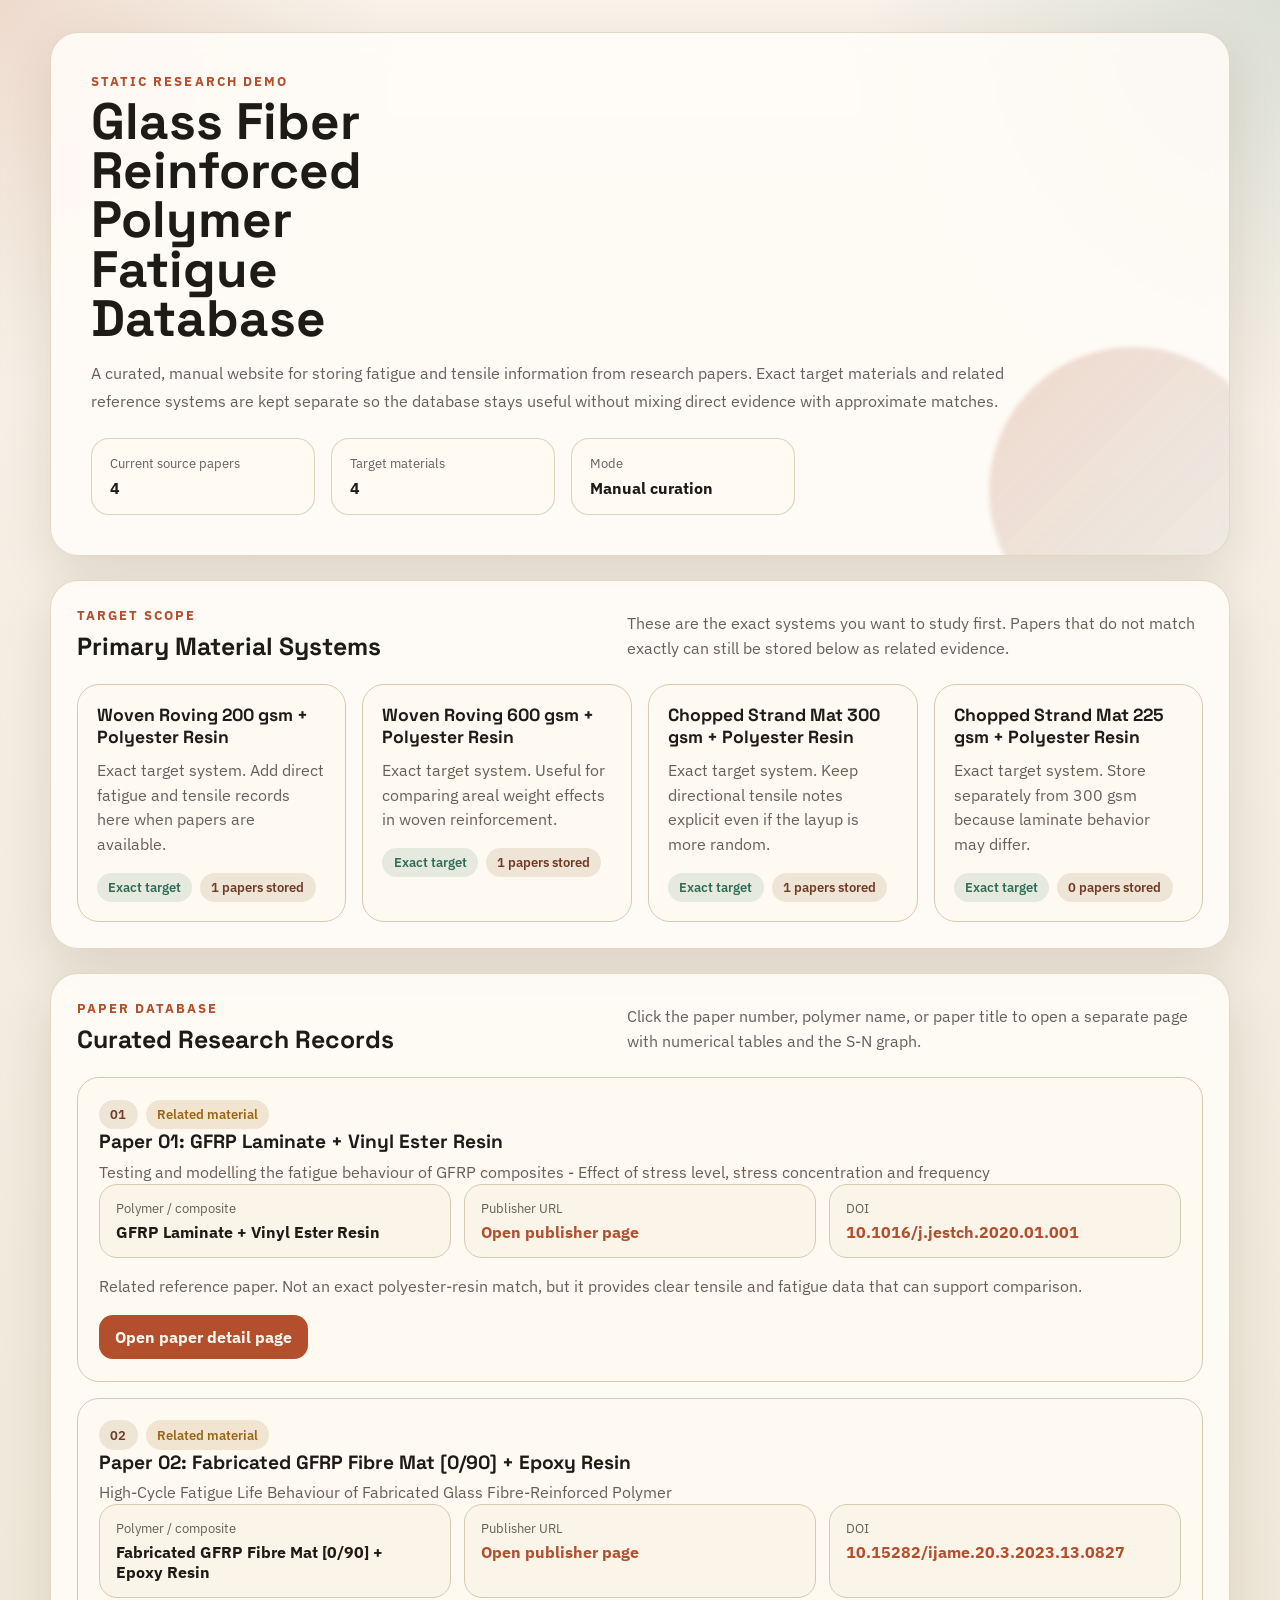
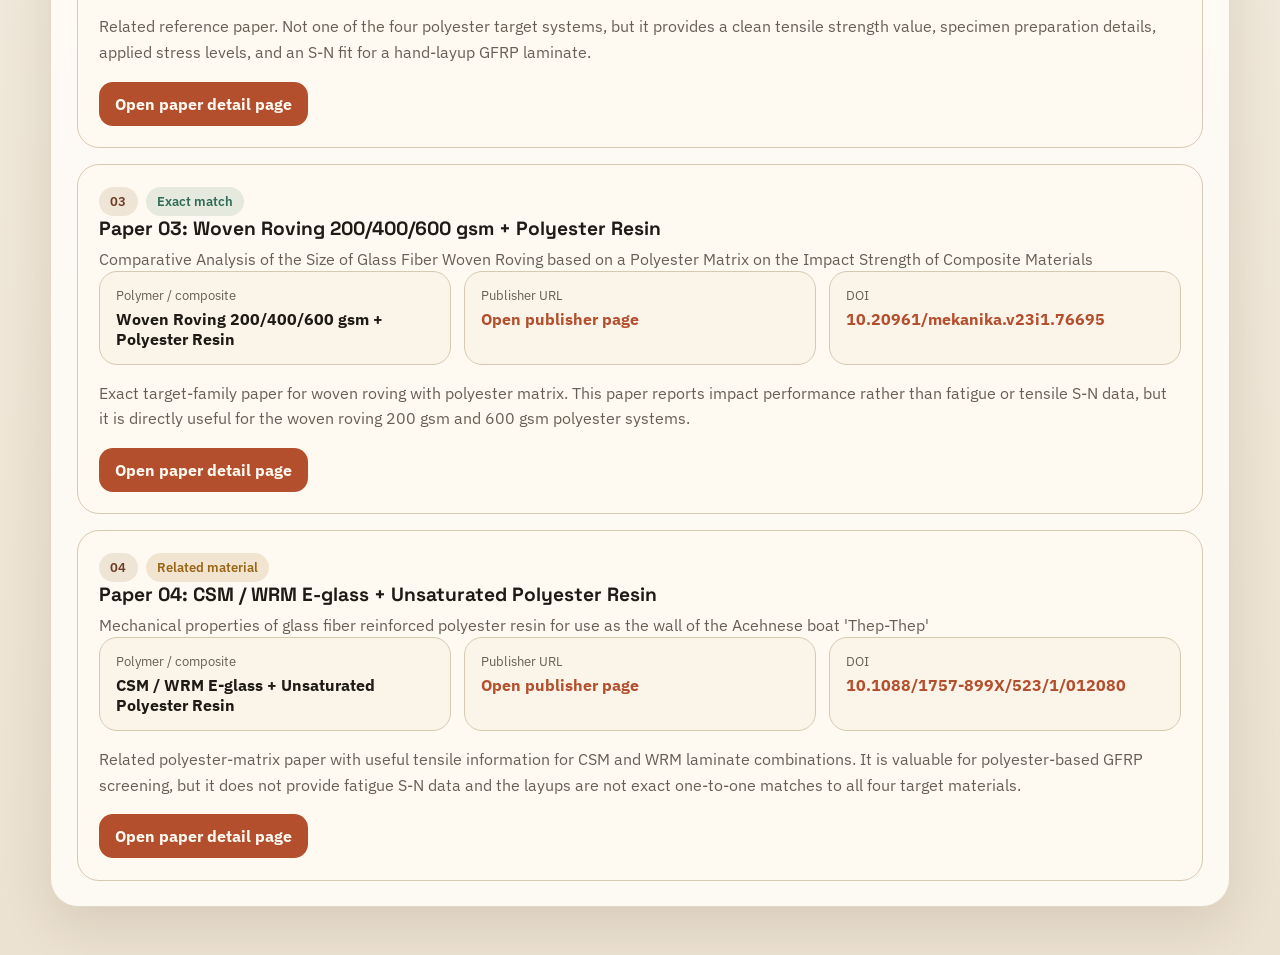
==== index.html @ 7c9c7519 "Initial site publish" ====
<!DOCTYPE html>
<html lang="en">
<head>
  <meta charset="UTF-8">
  <meta name="viewport" content="width=device-width, initial-scale=1.0">
  <title>Polymer Fatigue Materials Database</title>
  <link rel="preconnect" href="https://fonts.googleapis.com">
  <link rel="preconnect" href="https://fonts.gstatic.com" crossorigin>
  <link href="https://fonts.googleapis.com/css2?family=Space+Grotesk:wght@400;500;700&family=IBM+Plex+Sans:wght@400;500;600&display=swap" rel="stylesheet">
  <link rel="stylesheet" href="styles.css">
</head>
<body>
  <div class="page-shell">
    <header class="hero">
      <p class="eyebrow">Static Research Demo</p>
      <h1>Glass Fiber Reinforced Polymer Fatigue Database</h1>
      <p class="hero-copy">
        A curated, manual website for storing fatigue and tensile information from research papers.
        Exact target materials and related reference systems are kept separate so the database stays useful
        without mixing direct evidence with approximate matches.
      </p>
      <div class="hero-meta">
        <div>
          <span class="meta-label">Current source papers</span>
          <strong id="paper-count">0</strong>
        </div>
        <div>
          <span class="meta-label">Target materials</span>
          <strong>4</strong>
        </div>
        <div>
          <span class="meta-label">Mode</span>
          <strong>Manual curation</strong>
        </div>
      </div>
    </header>

    <main>
      <section class="panel">
        <div class="section-head">
          <div>
            <p class="eyebrow">Target Scope</p>
            <h2>Primary Material Systems</h2>
          </div>
          <p class="section-note">
            These are the exact systems you want to study first. Papers that do not match exactly can still be stored below as related evidence.
          </p>
        </div>
        <div id="target-grid" class="target-grid"></div>
      </section>

      <section class="panel">
        <div class="section-head">
          <div>
            <p class="eyebrow">Paper Database</p>
            <h2>Curated Research Records</h2>
          </div>
          <p class="section-note">
            Click the paper number, polymer name, or paper title to open a separate page with numerical tables and the S-N graph.
          </p>
        </div>
        <div id="record-list" class="record-list"></div>
      </section>
    </main>
  </div>

  <script src="data.js"></script>
  <script src="app.js"></script>
</body>
</html>
---- styles.css ----
:root {
  --bg: #f4efe6;
  --surface: rgba(255, 252, 247, 0.88);
  --surface-strong: #fffaf1;
  --line: #d6c9b2;
  --text: #1e1b16;
  --muted: #665f55;
  --accent: #b44f2e;
  --accent-soft: #f0c7a6;
  --green: #2f6b57;
  --amber: #996515;
  --shadow: 0 18px 50px rgba(67, 45, 18, 0.12);
}

* {
  box-sizing: border-box;
}

body {
  margin: 0;
  font-family: "IBM Plex Sans", sans-serif;
  color: var(--text);
  background:
    radial-gradient(circle at top left, rgba(180, 79, 46, 0.14), transparent 24rem),
    radial-gradient(circle at top right, rgba(47, 107, 87, 0.14), transparent 26rem),
    linear-gradient(180deg, #f8f2e9, #f2ebdf 40%, #ece2d1);
}

.page-shell {
  width: min(1180px, calc(100% - 2rem));
  margin: 0 auto;
  padding: 2rem 0 3rem;
}

.hero,
.panel {
  background: var(--surface);
  border: 1px solid rgba(214, 201, 178, 0.7);
  border-radius: 28px;
  box-shadow: var(--shadow);
  backdrop-filter: blur(8px);
}

.hero {
  padding: 2.5rem;
  position: relative;
  overflow: hidden;
}

.hero::after {
  content: "";
  position: absolute;
  inset: auto -3rem -5rem auto;
  width: 18rem;
  height: 18rem;
  border-radius: 50%;
  background: linear-gradient(135deg, rgba(180, 79, 46, 0.2), rgba(47, 107, 87, 0.08));
  filter: blur(2px);
}

.eyebrow {
  margin: 0 0 0.45rem;
  font-size: 0.8rem;
  letter-spacing: 0.16em;
  text-transform: uppercase;
  color: var(--accent);
  font-weight: 700;
}

h1,
h2,
h3 {
  font-family: "Space Grotesk", sans-serif;
  margin: 0;
}

h1 {
  font-size: clamp(2rem, 4vw, 4rem);
  line-height: 0.96;
  max-width: 12ch;
}

.hero-copy,
.section-note,
.record-summary,
.detail-list,
.property-group p,
.workflow p {
  color: var(--muted);
}

.hero-copy {
  max-width: 60rem;
  font-size: 1.02rem;
  line-height: 1.7;
  margin: 1rem 0 1.5rem;
}

.hero-meta {
  display: grid;
  grid-template-columns: repeat(auto-fit, minmax(160px, 1fr));
  gap: 1rem;
  max-width: 44rem;
}

.hero-meta div {
  padding: 1rem 1.1rem;
  border-radius: 18px;
  background: rgba(255, 250, 241, 0.84);
  border: 1px solid rgba(214, 201, 178, 0.8);
}

.meta-label {
  display: block;
  font-size: 0.82rem;
  color: var(--muted);
  margin-bottom: 0.35rem;
}

main {
  margin-top: 1.5rem;
  display: grid;
  gap: 1.5rem;
}

.panel {
  padding: 1.6rem;
}

.section-head {
  display: flex;
  justify-content: space-between;
  align-items: end;
  gap: 1rem;
  margin-bottom: 1.4rem;
}

.section-head h2 {
  font-size: 1.55rem;
}

.section-note {
  max-width: 36rem;
  margin: 0;
  line-height: 1.6;
}

.target-grid {
  display: grid;
  grid-template-columns: repeat(auto-fit, minmax(220px, 1fr));
  gap: 1rem;
}

.target-card,
.record-card,
.workflow article {
  border: 1px solid var(--line);
  border-radius: 22px;
  background: var(--surface-strong);
}

.target-card {
  padding: 1.2rem;
}

.target-card h3 {
  font-size: 1.1rem;
  margin-bottom: 0.6rem;
}

.target-card p {
  margin: 0 0 1rem;
  color: var(--muted);
  line-height: 1.55;
}

.tag-row {
  display: flex;
  flex-wrap: wrap;
  gap: 0.5rem;
}

.tag {
  display: inline-flex;
  align-items: center;
  padding: 0.38rem 0.7rem;
  border-radius: 999px;
  font-size: 0.82rem;
  font-weight: 600;
  background: #efe5d7;
  color: #6e3b24;
}

.tag-link {
  text-decoration: none;
}

.tag-link:hover {
  text-decoration: underline;
}

.tag.exact {
  background: rgba(47, 107, 87, 0.12);
  color: var(--green);
}

.tag.related {
  background: rgba(153, 101, 21, 0.14);
  color: var(--amber);
}

.record-list {
  display: grid;
  gap: 1rem;
}

.record-card {
  padding: 1.35rem;
}

.record-top {
  display: flex;
  justify-content: space-between;
  gap: 1rem;
  align-items: start;
}

.record-top h3 {
  font-size: 1.2rem;
  margin-bottom: 0.35rem;
}

.record-summary {
  margin: 0.4rem 0 1rem;
  line-height: 1.6;
}

.record-heading {
  width: 100%;
}

.record-subtitle {
  margin: 0.2rem 0 0;
  font-size: 1rem;
  color: var(--muted);
  line-height: 1.5;
}

.record-link {
  color: var(--text);
  text-decoration: none;
}

.record-link:hover {
  text-decoration: underline;
}

.record-link.subtle {
  color: var(--muted);
}

.paper-meta-grid {
  display: grid;
  grid-template-columns: repeat(auto-fit, minmax(190px, 1fr));
  gap: 0.85rem;
  margin-bottom: 1rem;
}

.meta-tile {
  border: 1px solid var(--line);
  border-radius: 18px;
  padding: 0.95rem 1rem;
  background: #faf4e9;
}

.meta-key {
  display: block;
  font-size: 0.82rem;
  color: var(--muted);
  margin-bottom: 0.3rem;
}

.meta-tile a,
.hero-meta a,
.back-link {
  color: var(--accent);
  text-decoration: none;
  font-weight: 700;
}

.meta-tile a:hover,
.hero-meta a:hover,
.back-link:hover {
  text-decoration: underline;
}

.button-link {
  display: inline-flex;
  align-items: center;
  justify-content: center;
  padding: 0.75rem 1rem;
  border-radius: 14px;
  background: var(--accent);
  color: #fffaf1;
  text-decoration: none;
  font-weight: 700;
}

.button-link:hover {
  filter: brightness(0.96);
}

.record-grid {
  display: grid;
  grid-template-columns: repeat(auto-fit, minmax(220px, 1fr));
  gap: 1rem;
}

.property-group {
  padding: 1rem;
  border-radius: 18px;
  background: #faf4e9;
  border: 1px solid rgba(214, 201, 178, 0.85);
}

.property-group h4 {
  margin: 0 0 0.6rem;
  font-size: 0.94rem;
  text-transform: uppercase;
  letter-spacing: 0.08em;
  color: var(--accent);
}

.detail-list {
  margin: 0;
  padding-left: 1rem;
  line-height: 1.6;
}

.detail-list li + li {
  margin-top: 0.28rem;
}

.links {
  margin-top: 1rem;
  display: flex;
  flex-wrap: wrap;
  gap: 0.75rem;
}

.links a {
  color: var(--accent);
  font-weight: 700;
  text-decoration: none;
}

.links a:hover {
  text-decoration: underline;
}

.compact-hero h1 {
  max-width: 20ch;
  font-size: clamp(1.6rem, 3vw, 2.8rem);
}

.back-link {
  display: inline-block;
  margin-bottom: 0.9rem;
}

.table-wrap {
  overflow-x: auto;
}

.data-table {
  width: 100%;
  border-collapse: collapse;
  min-width: 560px;
  background: var(--surface-strong);
  border: 1px solid var(--line);
  border-radius: 20px;
  overflow: hidden;
}

.data-table th,
.data-table td {
  padding: 0.95rem 1rem;
  border-bottom: 1px solid rgba(214, 201, 178, 0.75);
  text-align: left;
  vertical-align: top;
}

.data-table th {
  background: #f1e4d2;
  font-family: "Space Grotesk", sans-serif;
  font-size: 0.96rem;
}

.data-table tbody tr:nth-child(even) td {
  background: #fdf8f0;
}

.data-table tbody tr:last-child td {
  border-bottom: 0;
}

.chart-card {
  border: 1px solid var(--line);
  border-radius: 24px;
  padding: 1rem;
  background: var(--surface-strong);
}

#sn-chart {
  width: 100%;
  height: auto;
  display: block;
}

.chart-bg {
  fill: #fffaf1;
}

.grid-line {
  stroke: #ddcfbc;
  stroke-width: 1;
}

.axis-line {
  stroke: #5f5649;
  stroke-width: 1.5;
}

.sn-line {
  fill: none;
  stroke: #b44f2e;
  stroke-width: 3;
  stroke-linejoin: round;
  stroke-linecap: round;
}

.point {
  fill: #2f6b57;
}

.inferred-point {
  fill: #4f6fae;
}

.runout-point {
  fill: #996515;
}

.axis-label,
.point-label,
.axis-title {
  font-family: "IBM Plex Sans", sans-serif;
  fill: #544b3f;
}

.axis-label {
  font-size: 13px;
}

.point-label {
  font-size: 13px;
  font-weight: 600;
}

.axis-title {
  font-size: 15px;
  font-weight: 600;
}

.findings-list {
  margin: 0;
  padding-left: 1.1rem;
}

.findings-list li + li {
  margin-top: 0.55rem;
}

@media (max-width: 720px) {
  .page-shell {
    width: min(100% - 1rem, 1180px);
    padding-top: 0.8rem;
  }

  .hero,
  .panel {
    border-radius: 22px;
  }

  .hero,
  .panel,
  .record-card {
    padding: 1.15rem;
  }

  .section-head,
  .record-top {
    flex-direction: column;
    align-items: start;
  }

  .data-table {
    min-width: 0;
  }
}
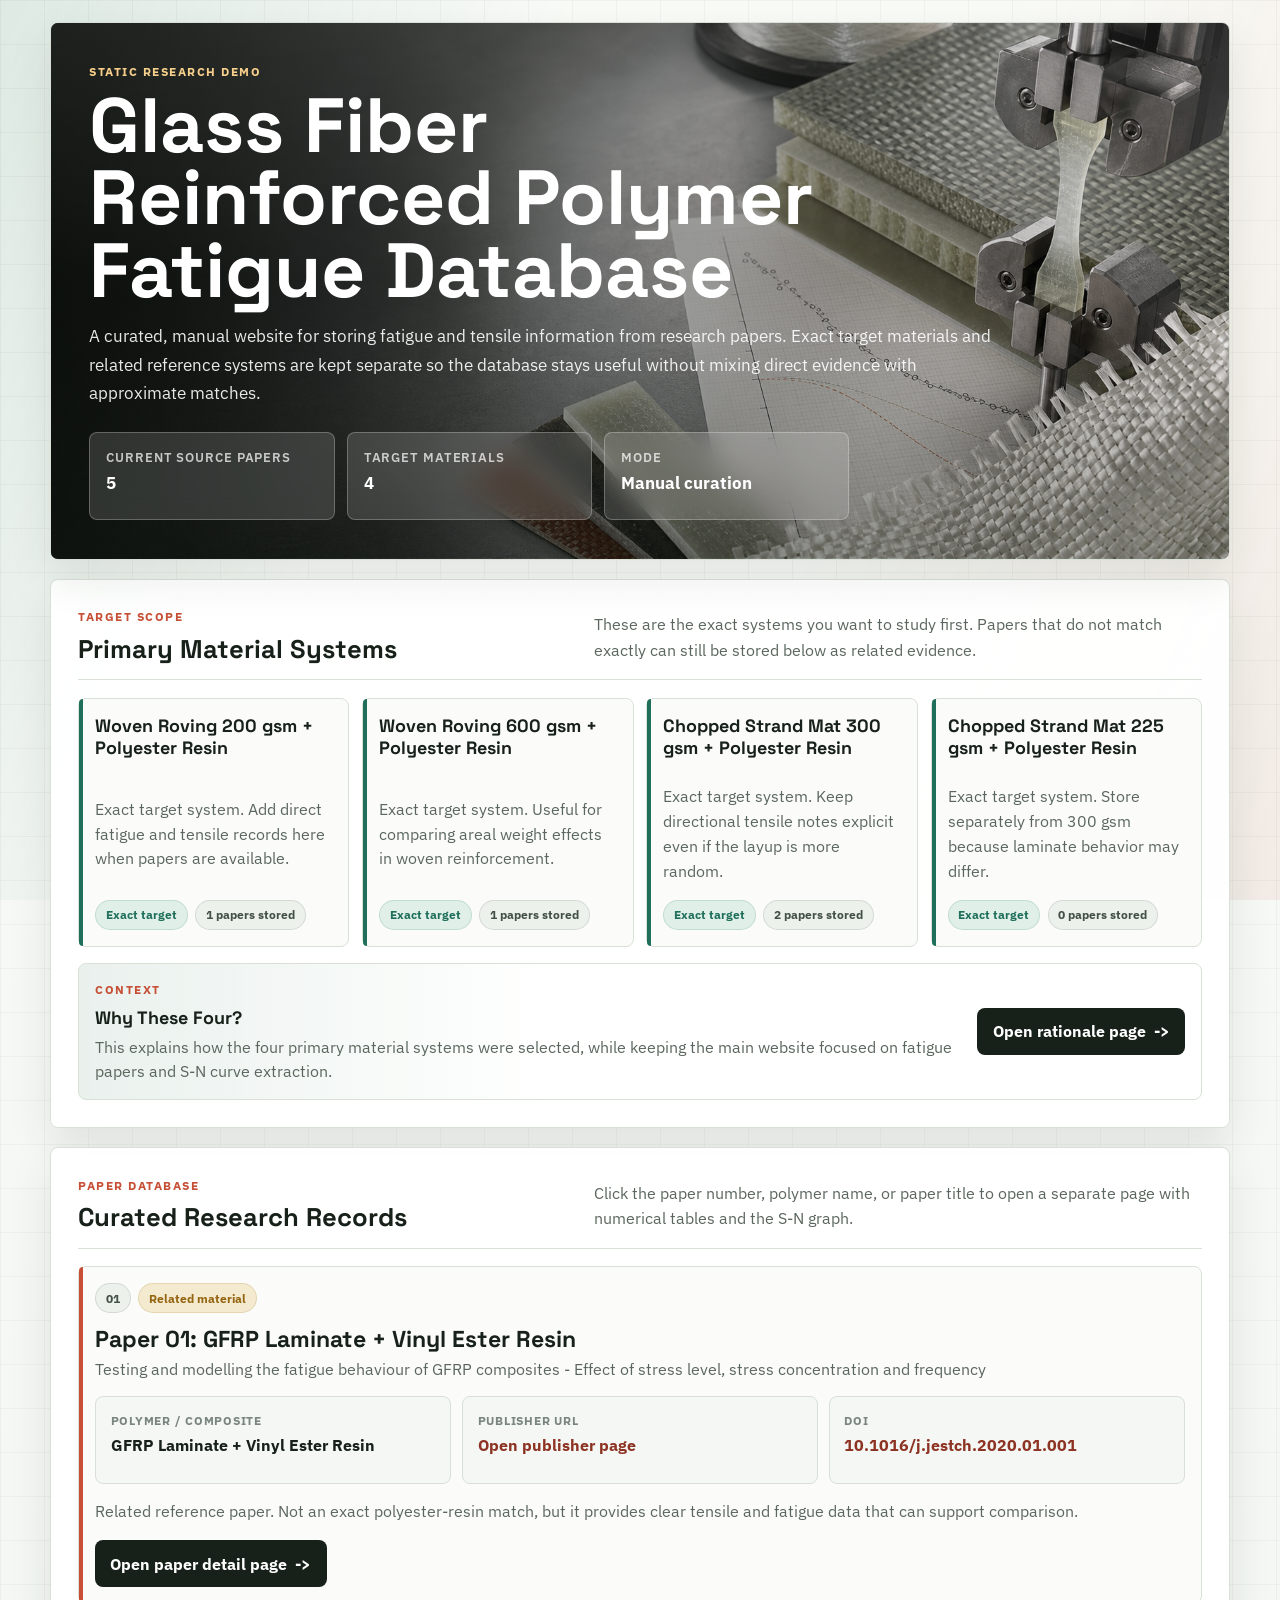
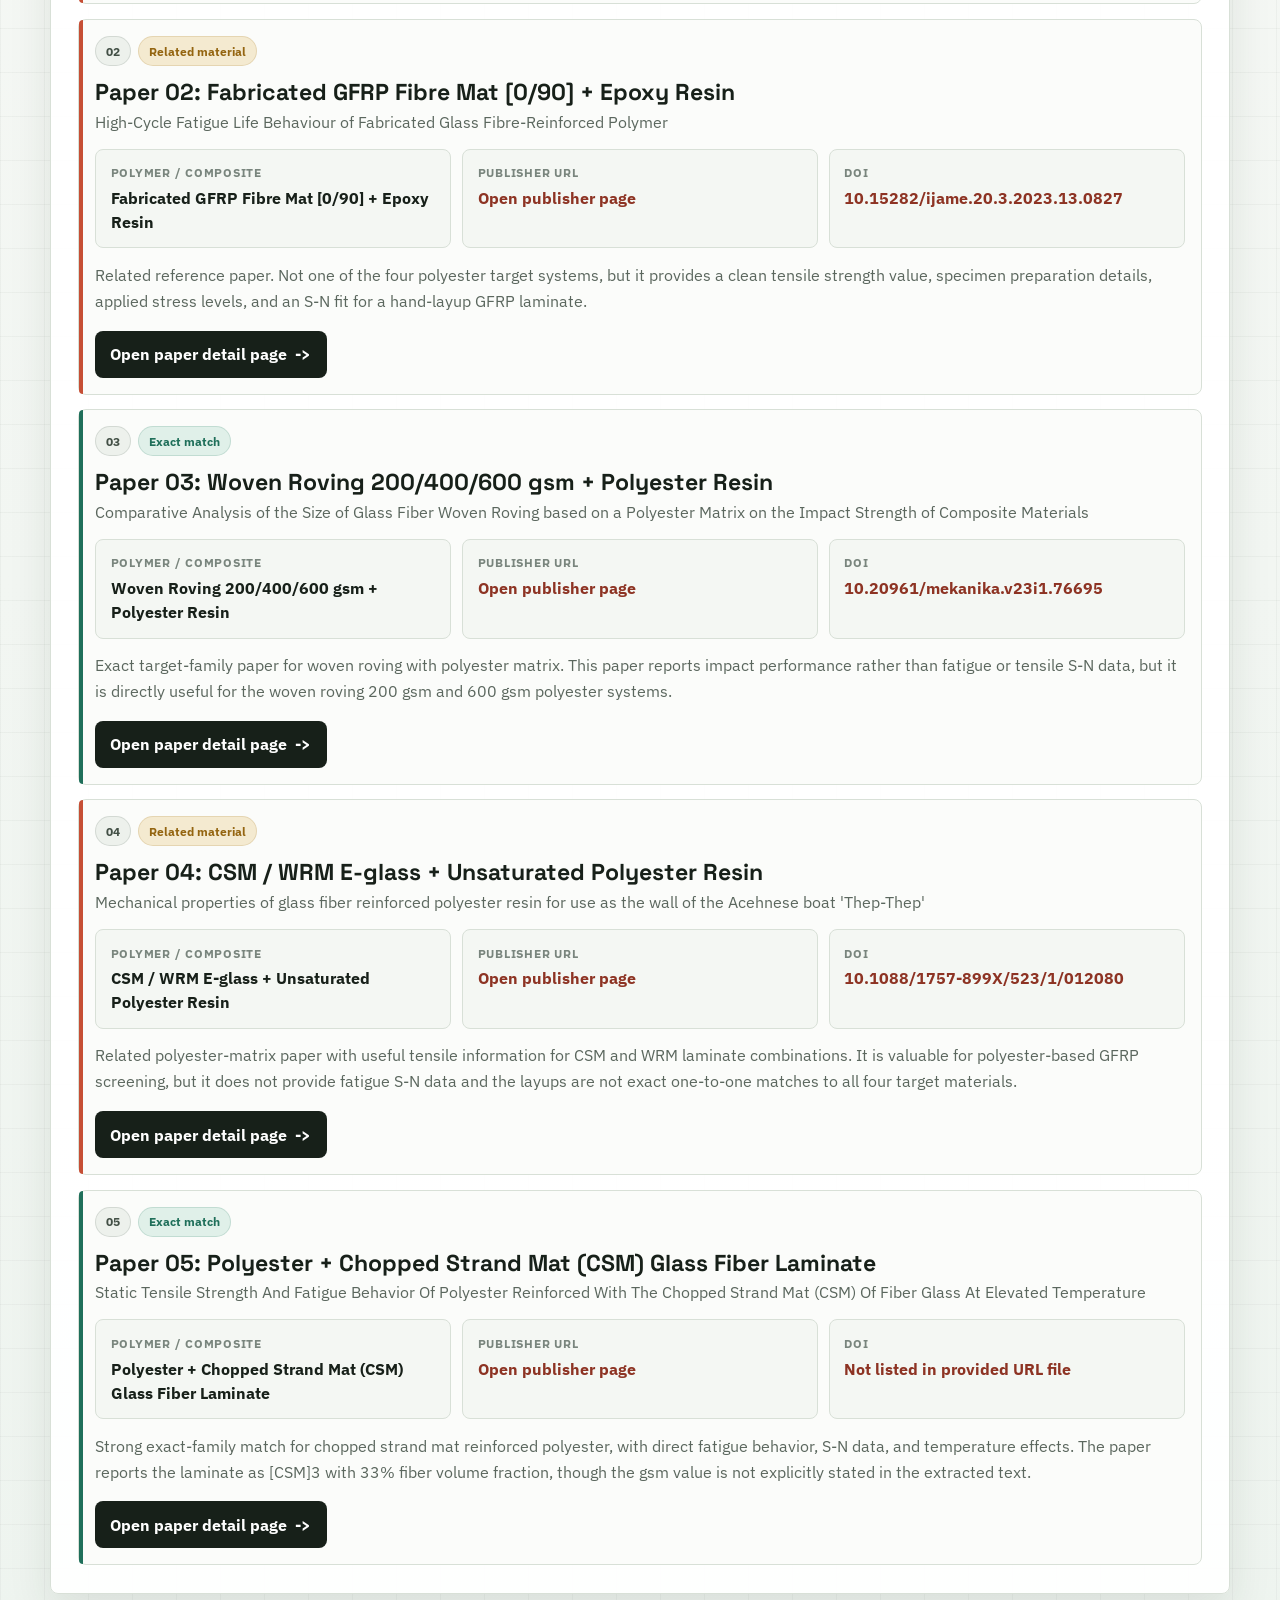
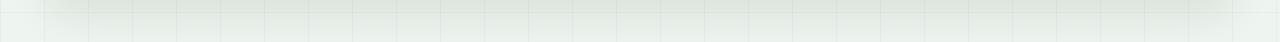
==== commit 80f60f23: "Add rationale page and paper 05 data" ====
--- a/index.html
+++ b/index.html
@@ -47,6 +47,17 @@
           </p>
         </div>
         <div id="target-grid" class="target-grid"></div>
+        <div class="rationale-cta">
+          <div class="rationale-copy">
+            <p class="eyebrow">Context</p>
+            <h3>Why These Four?</h3>
+            <p>
+              This explains how the four primary material systems were selected, while keeping the main
+              website focused on fatigue papers and S-N curve extraction.
+            </p>
+          </div>
+          <a class="button-link rationale-button" href="why-four.html">Open rationale page</a>
+        </div>
       </section>
 
       <section class="panel">
--- a/styles.css
+++ b/styles.css
@@ -1,146 +1,244 @@
 :root {
-  --bg: #f4efe6;
-  --surface: rgba(255, 252, 247, 0.88);
-  --surface-strong: #fffaf1;
-  --line: #d6c9b2;
-  --text: #1e1b16;
-  --muted: #665f55;
-  --accent: #b44f2e;
-  --accent-soft: #f0c7a6;
-  --green: #2f6b57;
-  --amber: #996515;
-  --shadow: 0 18px 50px rgba(67, 45, 18, 0.12);
+  --bg: #f6f8f5;
+  --bg-2: #eef4ef;
+  --surface: #ffffff;
+  --surface-muted: #f4f7f3;
+  --surface-strong: #fbfcfa;
+  --line: #d8e0d7;
+  --line-strong: #aebdaf;
+  --text: #172019;
+  --muted: #5b675e;
+  --muted-2: #79857d;
+  --accent: #c64f35;
+  --accent-dark: #8d3323;
+  --green: #1f6f5a;
+  --green-soft: #e0f0e9;
+  --blue: #335f91;
+  --amber: #946510;
+  --amber-soft: #f4ead0;
+  --shadow: 0 18px 44px rgba(29, 45, 34, 0.1);
+  --radius: 8px;
 }
 
 * {
   box-sizing: border-box;
 }
 
+html {
+  scroll-behavior: smooth;
+}
+
 body {
   margin: 0;
-  font-family: "IBM Plex Sans", sans-serif;
+  font-family: "IBM Plex Sans", Arial, sans-serif;
   color: var(--text);
   background:
-    radial-gradient(circle at top left, rgba(180, 79, 46, 0.14), transparent 24rem),
-    radial-gradient(circle at top right, rgba(47, 107, 87, 0.14), transparent 26rem),
-    linear-gradient(180deg, #f8f2e9, #f2ebdf 40%, #ece2d1);
+    linear-gradient(90deg, rgba(23, 32, 25, 0.035) 1px, transparent 1px),
+    linear-gradient(180deg, rgba(23, 32, 25, 0.035) 1px, transparent 1px),
+    linear-gradient(180deg, #f9fbf7 0%, var(--bg) 34%, var(--bg-2) 100%);
+  background-size: 44px 44px, 44px 44px, auto;
+}
+
+body::before {
+  content: "";
+  position: fixed;
+  inset: 0;
+  pointer-events: none;
+  background:
+    linear-gradient(115deg, rgba(31, 111, 90, 0.12), transparent 34%),
+    linear-gradient(290deg, rgba(198, 79, 53, 0.08), transparent 38%);
+  mix-blend-mode: multiply;
+}
+
+body,
+button,
+input,
+select,
+textarea {
+  font: 400 16px/1.5 "IBM Plex Sans", Arial, sans-serif;
+}
+
+a {
+  color: inherit;
+}
+
+a:focus-visible,
+button:focus-visible {
+  outline: 3px solid rgba(31, 111, 90, 0.28);
+  outline-offset: 3px;
 }
 
 .page-shell {
+  position: relative;
   width: min(1180px, calc(100% - 2rem));
   margin: 0 auto;
-  padding: 2rem 0 3rem;
+  padding: 1.4rem 0 3rem;
 }
 
 .hero,
 .panel {
-  background: var(--surface);
-  border: 1px solid rgba(214, 201, 178, 0.7);
-  border-radius: 28px;
+  background: rgba(255, 255, 255, 0.94);
+  border: 1px solid var(--line);
+  border-radius: var(--radius);
   box-shadow: var(--shadow);
-  backdrop-filter: blur(8px);
 }
 
 .hero {
-  padding: 2.5rem;
   position: relative;
   overflow: hidden;
+  min-height: 430px;
+  padding: clamp(1.4rem, 3vw, 2.4rem);
+  display: grid;
+  align-content: space-between;
+  isolation: isolate;
+}
+
+.hero::before {
+  content: "";
+  position: absolute;
+  inset: 0;
+  z-index: -2;
+  background:
+    linear-gradient(90deg, rgba(11, 16, 12, 0.78), rgba(11, 16, 12, 0.42) 48%, rgba(11, 16, 12, 0.08)),
+    url("assets/polymer-hero.png");
+  background-size: cover;
+  background-position: center;
 }
 
 .hero::after {
   content: "";
   position: absolute;
-  inset: auto -3rem -5rem auto;
-  width: 18rem;
-  height: 18rem;
-  border-radius: 50%;
-  background: linear-gradient(135deg, rgba(180, 79, 46, 0.2), rgba(47, 107, 87, 0.08));
-  filter: blur(2px);
+  inset: 0;
+  z-index: -1;
+  background:
+    linear-gradient(180deg, rgba(255, 255, 255, 0.08), transparent 48%),
+    linear-gradient(0deg, rgba(23, 32, 25, 0.16), transparent 44%);
+}
+
+.hero > * {
+  max-width: 790px;
+}
+
+.compact-hero {
+  min-height: 340px;
+}
+
+.compact-hero > * {
+  max-width: 900px;
 }
 
 .eyebrow {
-  margin: 0 0 0.45rem;
-  font-size: 0.8rem;
-  letter-spacing: 0.16em;
+  margin: 0 0 0.55rem;
+  font-size: 0.78rem;
+  letter-spacing: 0.12em;
   text-transform: uppercase;
   color: var(--accent);
   font-weight: 700;
 }
 
+.hero .eyebrow {
+  color: #f7cf8b;
+}
+
 h1,
 h2,
+h3,
+h4 {
+  font-family: "Space Grotesk", "IBM Plex Sans", Arial, sans-serif;
+  margin: 0;
+  letter-spacing: 0;
+}
+
+h1 {
+  max-width: 12ch;
+  font-size: clamp(2.5rem, 6vw, 5.6rem);
+  line-height: 0.94;
+  color: #ffffff;
+  text-wrap: balance;
+}
+
+h2 {
+  font-size: clamp(1.35rem, 2vw, 1.8rem);
+  line-height: 1.12;
+}
+
 h3 {
-  font-family: "Space Grotesk", sans-serif;
-  margin: 0;
-}
-
-h1 {
-  font-size: clamp(2rem, 4vw, 4rem);
-  line-height: 0.96;
-  max-width: 12ch;
-}
-
-.hero-copy,
+  font-size: 1.12rem;
+  line-height: 1.25;
+}
+
+.hero-copy {
+  max-width: 58rem;
+  margin: 1rem 0 1.5rem;
+  color: rgba(255, 255, 255, 0.9);
+  font-size: 1.06rem;
+  line-height: 1.7;
+}
+
 .section-note,
 .record-summary,
 .detail-list,
-.property-group p,
-.workflow p {
+.property-group p {
   color: var(--muted);
 }
 
-.hero-copy {
-  max-width: 60rem;
-  font-size: 1.02rem;
-  line-height: 1.7;
-  margin: 1rem 0 1.5rem;
-}
-
 .hero-meta {
   display: grid;
   grid-template-columns: repeat(auto-fit, minmax(160px, 1fr));
-  gap: 1rem;
-  max-width: 44rem;
+  gap: 0.75rem;
+  width: min(100%, 760px);
 }
 
 .hero-meta div {
-  padding: 1rem 1.1rem;
-  border-radius: 18px;
-  background: rgba(255, 250, 241, 0.84);
-  border: 1px solid rgba(214, 201, 178, 0.8);
+  min-height: 88px;
+  padding: 0.95rem 1rem;
+  border: 1px solid rgba(255, 255, 255, 0.25);
+  border-radius: var(--radius);
+  background: rgba(255, 255, 255, 0.14);
+  color: #ffffff;
+  backdrop-filter: blur(12px);
 }
 
 .meta-label {
   display: block;
-  font-size: 0.82rem;
-  color: var(--muted);
   margin-bottom: 0.35rem;
+  color: rgba(255, 255, 255, 0.72);
+  font-size: 0.79rem;
+  font-weight: 600;
+  text-transform: uppercase;
+  letter-spacing: 0.07em;
+}
+
+.hero-meta strong {
+  display: block;
+  font-size: 1.05rem;
+  line-height: 1.25;
 }
 
 main {
-  margin-top: 1.5rem;
-  display: grid;
-  gap: 1.5rem;
+  min-width: 0;
+  display: grid;
+  gap: 1.2rem;
+  margin-top: 1.2rem;
 }
 
 .panel {
-  padding: 1.6rem;
+  min-width: 0;
+  padding: clamp(1.1rem, 2.4vw, 1.7rem);
 }
 
 .section-head {
   display: flex;
+  align-items: end;
   justify-content: space-between;
-  align-items: end;
-  gap: 1rem;
-  margin-bottom: 1.4rem;
-}
-
-.section-head h2 {
-  font-size: 1.55rem;
+  gap: 1.25rem;
+  margin-bottom: 1.1rem;
+  padding-bottom: 1rem;
+  border-bottom: 1px solid var(--line);
 }
 
 .section-note {
-  max-width: 36rem;
+  max-width: 38rem;
   margin: 0;
   line-height: 1.6;
 }
@@ -148,28 +246,76 @@
 .target-grid {
   display: grid;
   grid-template-columns: repeat(auto-fit, minmax(220px, 1fr));
+  gap: 0.8rem;
+}
+
+.rationale-cta {
+  display: flex;
+  align-items: center;
+  justify-content: space-between;
   gap: 1rem;
+  margin-top: 1rem;
+  padding: 1rem;
+  border: 1px solid var(--line);
+  border-radius: var(--radius);
+  background:
+    linear-gradient(90deg, rgba(31, 111, 90, 0.08), rgba(255, 255, 255, 0.96) 42%),
+    var(--surface-strong);
+}
+
+.rationale-copy h3 {
+  margin-bottom: 0.35rem;
+}
+
+.rationale-copy p:last-child {
+  margin: 0;
+  color: var(--muted);
+}
+
+.rationale-button {
+  flex-shrink: 0;
 }
 
 .target-card,
 .record-card,
 .workflow article {
   border: 1px solid var(--line);
-  border-radius: 22px;
+  border-radius: var(--radius);
   background: var(--surface-strong);
 }
 
 .target-card {
-  padding: 1.2rem;
+  position: relative;
+  min-height: 216px;
+  padding: 1rem;
+  display: grid;
+  align-content: space-between;
+  gap: 1rem;
+  transition: transform 160ms ease, border-color 160ms ease, box-shadow 160ms ease;
+}
+
+.target-card::before {
+  content: "";
+  position: absolute;
+  inset: 0 auto 0 0;
+  width: 4px;
+  border-radius: var(--radius) 0 0 var(--radius);
+  background: var(--green);
+}
+
+.target-card:hover,
+.record-card:hover {
+  transform: translateY(-2px);
+  border-color: var(--line-strong);
+  box-shadow: 0 14px 28px rgba(29, 45, 34, 0.09);
 }
 
 .target-card h3 {
-  font-size: 1.1rem;
-  margin-bottom: 0.6rem;
+  margin-bottom: 0.55rem;
 }
 
 .target-card p {
-  margin: 0 0 1rem;
+  margin: 0;
   color: var(--muted);
   line-height: 1.55;
 }
@@ -177,72 +323,95 @@
 .tag-row {
   display: flex;
   flex-wrap: wrap;
-  gap: 0.5rem;
+  gap: 0.45rem;
 }
 
 .tag {
   display: inline-flex;
   align-items: center;
-  padding: 0.38rem 0.7rem;
+  min-height: 30px;
+  padding: 0.3rem 0.62rem;
+  border: 1px solid rgba(121, 133, 125, 0.22);
   border-radius: 999px;
-  font-size: 0.82rem;
-  font-weight: 600;
-  background: #efe5d7;
-  color: #6e3b24;
+  background: #edf1ec;
+  color: #435046;
+  font-size: 0.78rem;
+  font-weight: 700;
+  line-height: 1;
+  white-space: nowrap;
 }
 
 .tag-link {
   text-decoration: none;
 }
 
-.tag-link:hover {
+.tag-link:hover,
+.record-link:hover,
+.links a:hover,
+.back-link:hover,
+.meta-tile a:hover,
+.hero-meta a:hover {
   text-decoration: underline;
+  text-underline-offset: 3px;
 }
 
 .tag.exact {
-  background: rgba(47, 107, 87, 0.12);
+  border-color: rgba(31, 111, 90, 0.16);
+  background: var(--green-soft);
   color: var(--green);
 }
 
 .tag.related {
-  background: rgba(153, 101, 21, 0.14);
+  border-color: rgba(148, 101, 16, 0.16);
+  background: var(--amber-soft);
   color: var(--amber);
 }
 
 .record-list {
   display: grid;
-  gap: 1rem;
+  gap: 0.9rem;
 }
 
 .record-card {
-  padding: 1.35rem;
+  position: relative;
+  padding: 1rem;
+  transition: transform 160ms ease, border-color 160ms ease, box-shadow 160ms ease;
+}
+
+.record-card::before {
+  content: "";
+  position: absolute;
+  inset: 0 auto 0 0;
+  width: 4px;
+  border-radius: var(--radius) 0 0 var(--radius);
+  background: var(--accent);
+}
+
+.record-card.is-exact::before {
+  background: var(--green);
 }
 
 .record-top {
   display: flex;
+  align-items: start;
   justify-content: space-between;
   gap: 1rem;
-  align-items: start;
-}
-
-.record-top h3 {
-  font-size: 1.2rem;
-  margin-bottom: 0.35rem;
-}
-
-.record-summary {
-  margin: 0.4rem 0 1rem;
-  line-height: 1.6;
+  margin-bottom: 0.85rem;
 }
 
 .record-heading {
   width: 100%;
 }
 
+.record-top h3 {
+  margin: 0.75rem 0 0.25rem;
+  font-size: clamp(1.15rem, 1.8vw, 1.55rem);
+}
+
 .record-subtitle {
-  margin: 0.2rem 0 0;
-  font-size: 1rem;
+  margin: 0;
   color: var(--muted);
+  font-size: 0.98rem;
   line-height: 1.5;
 }
 
@@ -251,63 +420,80 @@
   text-decoration: none;
 }
 
-.record-link:hover {
-  text-decoration: underline;
-}
-
 .record-link.subtle {
   color: var(--muted);
 }
 
+.record-summary {
+  margin: 0.9rem 0 1rem;
+  line-height: 1.62;
+}
+
 .paper-meta-grid {
   display: grid;
-  grid-template-columns: repeat(auto-fit, minmax(190px, 1fr));
-  gap: 0.85rem;
-  margin-bottom: 1rem;
+  grid-template-columns: repeat(3, minmax(0, 1fr));
+  gap: 0.7rem;
+  margin: 0.9rem 0 0;
 }
 
 .meta-tile {
-  border: 1px solid var(--line);
-  border-radius: 18px;
-  padding: 0.95rem 1rem;
-  background: #faf4e9;
+  min-height: 88px;
+  padding: 0.85rem 0.9rem;
+  border: 1px solid var(--line);
+  border-radius: var(--radius);
+  background: var(--surface-muted);
 }
 
 .meta-key {
   display: block;
-  font-size: 0.82rem;
-  color: var(--muted);
-  margin-bottom: 0.3rem;
+  margin-bottom: 0.25rem;
+  color: var(--muted-2);
+  font-size: 0.78rem;
+  font-weight: 700;
+  text-transform: uppercase;
+  letter-spacing: 0.06em;
+}
+
+.meta-tile strong,
+.meta-tile a {
+  overflow-wrap: anywhere;
 }
 
 .meta-tile a,
 .hero-meta a,
 .back-link {
-  color: var(--accent);
+  color: var(--accent-dark);
+  font-weight: 700;
   text-decoration: none;
-  font-weight: 700;
-}
-
-.meta-tile a:hover,
-.hero-meta a:hover,
-.back-link:hover {
-  text-decoration: underline;
+}
+
+.hero-meta a {
+  color: #ffffff;
 }
 
 .button-link {
   display: inline-flex;
   align-items: center;
   justify-content: center;
-  padding: 0.75rem 1rem;
-  border-radius: 14px;
-  background: var(--accent);
-  color: #fffaf1;
+  min-height: 42px;
+  padding: 0.72rem 0.95rem;
+  border-radius: var(--radius);
+  background: var(--text);
+  color: #ffffff;
+  font-weight: 700;
   text-decoration: none;
+  transition: background 160ms ease, transform 160ms ease;
+}
+
+.button-link::after {
+  content: "->";
+  margin-left: 0.5rem;
   font-weight: 700;
 }
 
 .button-link:hover {
-  filter: brightness(0.96);
+  background: var(--green);
+  transform: translateX(2px);
 }
 
 .record-grid {
@@ -318,86 +504,110 @@
 
 .property-group {
   padding: 1rem;
-  border-radius: 18px;
-  background: #faf4e9;
-  border: 1px solid rgba(214, 201, 178, 0.85);
+  border: 1px solid var(--line);
+  border-radius: var(--radius);
+  background: var(--surface-muted);
 }
 
 .property-group h4 {
   margin: 0 0 0.6rem;
-  font-size: 0.94rem;
+  color: var(--accent);
+  font-size: 0.9rem;
   text-transform: uppercase;
   letter-spacing: 0.08em;
-  color: var(--accent);
 }
 
 .detail-list {
   margin: 0;
-  padding-left: 1rem;
-  line-height: 1.6;
+  padding-left: 1.1rem;
+  line-height: 1.65;
 }
 
 .detail-list li + li {
-  margin-top: 0.28rem;
+  margin-top: 0.38rem;
 }
 
 .links {
-  margin-top: 1rem;
   display: flex;
   flex-wrap: wrap;
   gap: 0.75rem;
+  margin-top: 1rem;
 }
 
 .links a {
-  color: var(--accent);
+  color: var(--accent-dark);
   font-weight: 700;
   text-decoration: none;
 }
 
-.links a:hover {
-  text-decoration: underline;
-}
-
 .compact-hero h1 {
-  max-width: 20ch;
-  font-size: clamp(1.6rem, 3vw, 2.8rem);
+  max-width: 22ch;
+  font-size: clamp(1.75rem, 3.8vw, 3.7rem);
+  line-height: 1.02;
+}
+
+.rationale-hero::before {
+  background:
+    linear-gradient(90deg, rgba(11, 16, 12, 0.74), rgba(11, 16, 12, 0.36) 50%, rgba(11, 16, 12, 0.08)),
+    radial-gradient(circle at top left, rgba(31, 111, 90, 0.5), transparent 28%),
+    radial-gradient(circle at bottom right, rgba(198, 79, 53, 0.35), transparent 28%),
+    linear-gradient(120deg, #253228, #18211b 62%, #304338);
 }
 
 .back-link {
-  display: inline-block;
-  margin-bottom: 0.9rem;
+  display: inline-flex;
+  align-items: center;
+  width: fit-content;
+  margin-bottom: 1rem;
+  color: #ffffff;
+}
+
+.back-link::before {
+  content: "<-";
+  margin-right: 0.5rem;
 }
 
 .table-wrap {
+  width: 100%;
+  max-width: 100%;
+  min-width: 0;
   overflow-x: auto;
+  border: 1px solid var(--line);
+  border-radius: var(--radius);
+  background: var(--surface);
 }
 
 .data-table {
   width: 100%;
+  min-width: 620px;
   border-collapse: collapse;
-  min-width: 560px;
-  background: var(--surface-strong);
-  border: 1px solid var(--line);
-  border-radius: 20px;
-  overflow: hidden;
+  background: var(--surface);
 }
 
 .data-table th,
 .data-table td {
-  padding: 0.95rem 1rem;
-  border-bottom: 1px solid rgba(214, 201, 178, 0.75);
+  padding: 0.82rem 0.9rem;
+  border-bottom: 1px solid var(--line);
   text-align: left;
   vertical-align: top;
 }
 
 .data-table th {
-  background: #f1e4d2;
-  font-family: "Space Grotesk", sans-serif;
-  font-size: 0.96rem;
+  position: sticky;
+  top: 0;
+  z-index: 1;
+  background: #e7eee8;
+  color: #27342b;
+  font-family: "Space Grotesk", "IBM Plex Sans", Arial, sans-serif;
+  font-size: 0.92rem;
 }
 
 .data-table tbody tr:nth-child(even) td {
-  background: #fdf8f0;
+  background: #f8faf7;
+}
+
+.data-table tbody tr:hover td {
+  background: #eef6ef;
 }
 
 .data-table tbody tr:last-child td {
@@ -405,57 +615,62 @@
 }
 
 .chart-card {
-  border: 1px solid var(--line);
-  border-radius: 24px;
-  padding: 1rem;
-  background: var(--surface-strong);
+  width: 100%;
+  max-width: 100%;
+  min-width: 0;
+  overflow-x: auto;
+  border: 1px solid var(--line);
+  border-radius: var(--radius);
+  background: var(--surface);
 }
 
 #sn-chart {
+  display: block;
   width: 100%;
   height: auto;
-  display: block;
 }
 
 .chart-bg {
-  fill: #fffaf1;
+  fill: #fbfcfa;
 }
 
 .grid-line {
-  stroke: #ddcfbc;
+  stroke: #d7e1d8;
   stroke-width: 1;
 }
 
 .axis-line {
-  stroke: #5f5649;
+  stroke: #3b463f;
   stroke-width: 1.5;
 }
 
 .sn-line {
   fill: none;
-  stroke: #b44f2e;
-  stroke-width: 3;
+  stroke: var(--accent);
+  stroke-width: 3.5;
   stroke-linejoin: round;
   stroke-linecap: round;
 }
 
 .point {
-  fill: #2f6b57;
+  fill: var(--green);
+  stroke: #ffffff;
+  stroke-width: 2;
 }
 
 .inferred-point {
-  fill: #4f6fae;
+  fill: var(--blue);
 }
 
 .runout-point {
-  fill: #996515;
+  fill: var(--amber);
 }
 
 .axis-label,
 .point-label,
 .axis-title {
-  font-family: "IBM Plex Sans", sans-serif;
-  fill: #544b3f;
+  font-family: "IBM Plex Sans", Arial, sans-serif;
+  fill: #4c574f;
 }
 
 .axis-label {
@@ -464,38 +679,150 @@
 
 .point-label {
   font-size: 13px;
-  font-weight: 600;
+  font-weight: 700;
 }
 
 .axis-title {
   font-size: 15px;
-  font-weight: 600;
+  font-weight: 700;
 }
 
 .findings-list {
-  margin: 0;
-  padding-left: 1.1rem;
-}
-
-.findings-list li + li {
-  margin-top: 0.55rem;
+  display: grid;
+  gap: 0.6rem;
+  padding: 0;
+  list-style: none;
+}
+
+.findings-list li {
+  position: relative;
+  padding: 0.85rem 0.9rem 0.85rem 2.35rem;
+  border: 1px solid var(--line);
+  border-radius: var(--radius);
+  background: var(--surface-muted);
+}
+
+.findings-list li::before {
+  content: "";
+  position: absolute;
+  left: 0.9rem;
+  top: 1.1rem;
+  width: 0.65rem;
+  height: 0.65rem;
+  border-radius: 50%;
+  background: var(--green);
+}
+
+.why-switcher {
+  display: grid;
+  grid-template-columns: repeat(2, minmax(0, 1fr));
+  gap: 0.8rem;
+  margin-bottom: 1rem;
+}
+
+.why-tab {
+  display: grid;
+  gap: 0.22rem;
+  width: 100%;
+  padding: 0.95rem 1rem;
+  border: 1px solid var(--line);
+  border-radius: var(--radius);
+  background: var(--surface-strong);
+  color: var(--text);
+  text-align: left;
+  cursor: pointer;
+  transition: border-color 160ms ease, transform 160ms ease, box-shadow 160ms ease;
+}
+
+.why-tab:hover {
+  transform: translateY(-2px);
+  border-color: var(--line-strong);
+  box-shadow: 0 14px 28px rgba(29, 45, 34, 0.09);
+}
+
+.why-tab.is-active {
+  border-color: rgba(31, 111, 90, 0.5);
+  background: #eef7f1;
+  box-shadow: inset 0 0 0 1px rgba(31, 111, 90, 0.12);
+}
+
+.why-tab-label {
+  color: var(--accent);
+  font-size: 0.78rem;
+  font-weight: 700;
+  letter-spacing: 0.08em;
+  text-transform: uppercase;
+}
+
+.why-detail,
+.binder-grid {
+  display: grid;
+  gap: 1rem;
+}
+
+.why-card {
+  border: 1px solid var(--line);
+  border-radius: var(--radius);
+  background: var(--surface-strong);
+  padding: 1rem;
+}
+
+.why-card-head {
+  display: flex;
+  align-items: start;
+  justify-content: space-between;
+  gap: 1rem;
+  margin-bottom: 0.8rem;
+}
+
+.why-headline {
+  margin: 0 0 1rem;
+  color: var(--green);
+  font-size: 1.02rem;
+  font-weight: 700;
+}
+
+.why-grid,
+.binder-grid {
+  display: grid;
+  grid-template-columns: repeat(auto-fit, minmax(220px, 1fr));
+  gap: 1rem;
+}
+
+.binder-card .binder-role {
+  margin: 0 0 0.45rem;
+  color: var(--accent);
+  font-weight: 700;
+}
+
+@media (max-width: 900px) {
+  .paper-meta-grid {
+    grid-template-columns: 1fr;
+  }
 }
 
 @media (max-width: 720px) {
   .page-shell {
     width: min(100% - 1rem, 1180px);
-    padding-top: 0.8rem;
-  }
-
-  .hero,
-  .panel {
-    border-radius: 22px;
+    padding-top: 0.5rem;
+  }
+
+  .hero {
+    min-height: auto;
   }
 
   .hero,
   .panel,
   .record-card {
-    padding: 1.15rem;
+    padding: 1rem;
+  }
+
+  h1 {
+    max-width: 11ch;
+  }
+
+  .compact-hero h1 {
+    max-width: 100%;
   }
 
   .section-head,
@@ -504,7 +831,28 @@
     align-items: start;
   }
 
+  .rationale-cta {
+    flex-direction: column;
+    align-items: start;
+  }
+
+  .why-switcher {
+    grid-template-columns: 1fr;
+  }
+
+  .hero-meta {
+    grid-template-columns: 1fr;
+  }
+
+  .target-grid {
+    grid-template-columns: 1fr;
+  }
+
+  .target-card {
+    min-height: 0;
+  }
+
   .data-table {
-    min-width: 0;
-  }
-}
+    min-width: 560px;
+  }
+}
